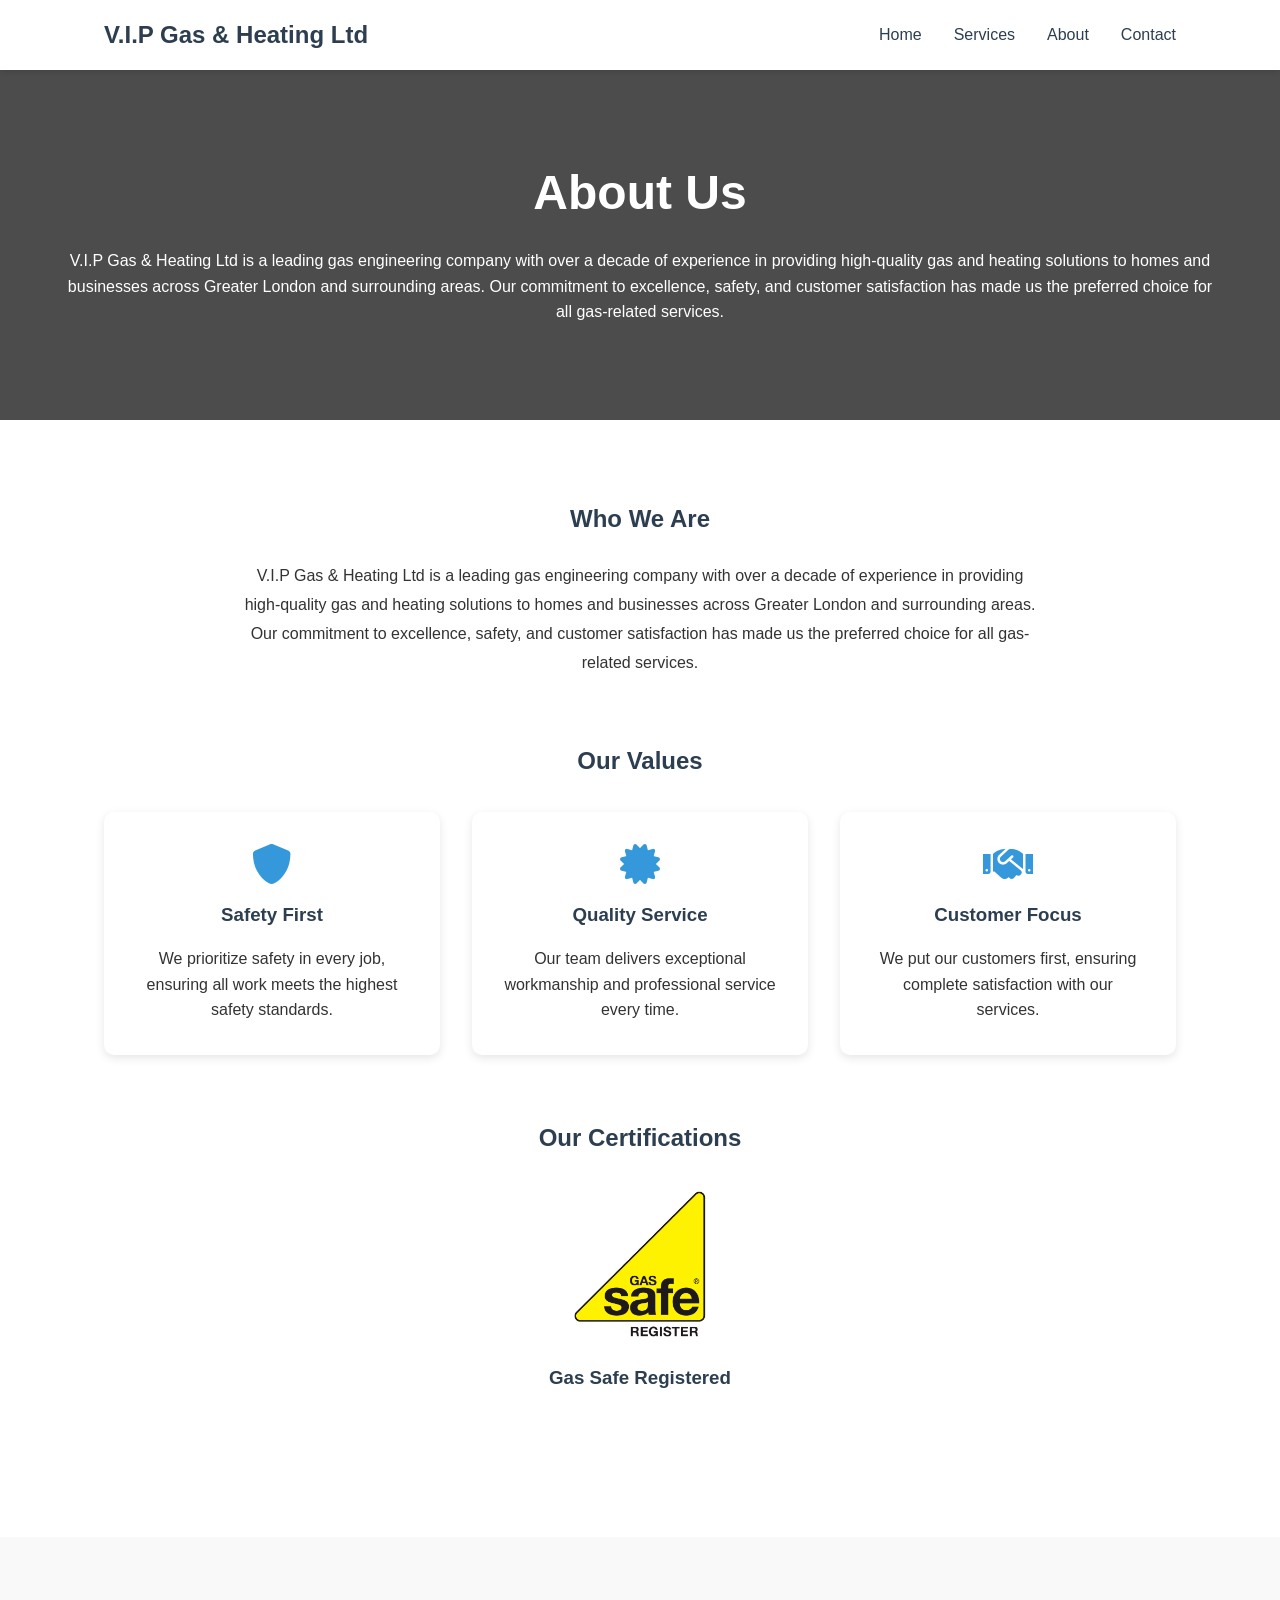
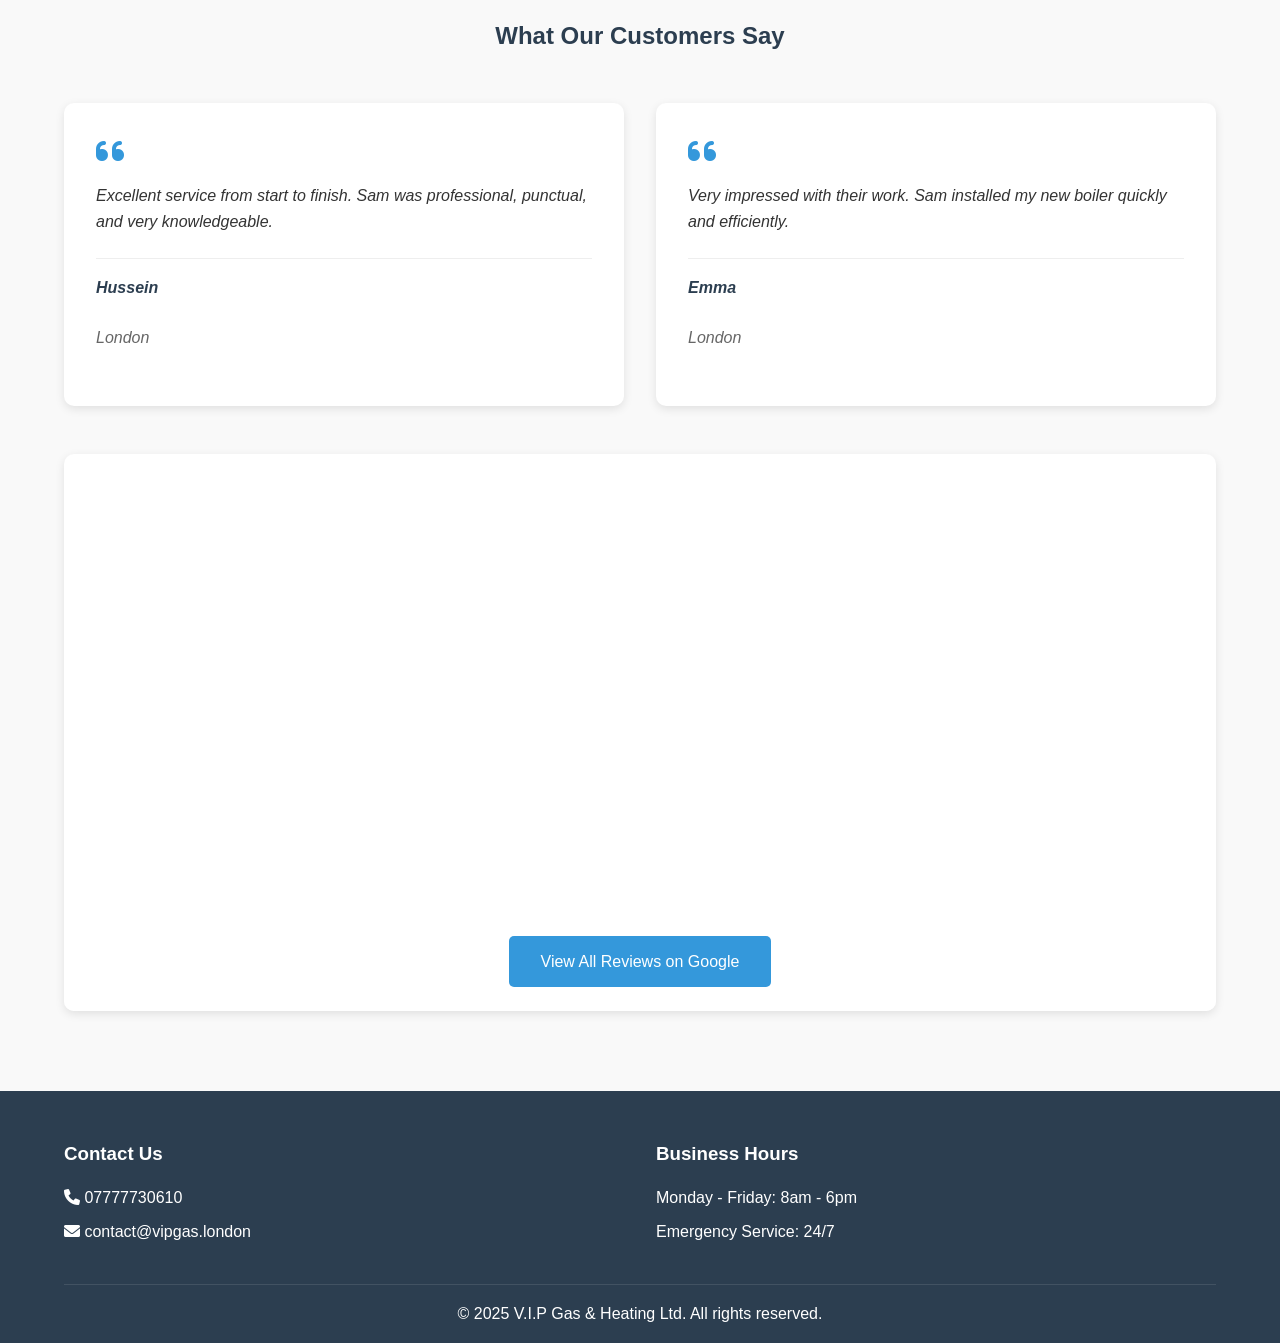
==== about.html @ 6fb4c8ae "Init commit" ====
<!DOCTYPE html>
<html lang="en">
<head>
    <meta charset="UTF-8">
    <meta name="viewport" content="width=device-width, initial-scale=1.0">
    <title>About Us - V.I.P Gas & Heating Ltd</title>
    <link rel="stylesheet" href="css/styles.css">
    <link rel="stylesheet" href="https://cdnjs.cloudflare.com/ajax/libs/font-awesome/6.0.0/css/all.min.css">
</head>
<body>
    <header>
        <nav>
            <div class="logo">V.I.P Gas & Heating Ltd</div>
            <ul class="nav-links">
                <li><a href="index.html">Home</a></li>
                <li><a href="services.html">Services</a></li>
                <li><a href="about.html">About</a></li>
                <li><a href="contact.html">Contact</a></li>
            </ul>
            <div class="burger">
                <div class="line1"></div>
                <div class="line2"></div>
                <div class="line3"></div>
            </div>
        </nav>
    </header>

    <main>
        <section class="about-hero">
            <h1>About Us</h1>
            <p>V.I.P Gas & Heating Ltd is a leading gas engineering company with over a decade of experience in providing high-quality gas and heating solutions to homes and businesses across Greater London and surrounding areas. Our commitment to excellence, safety, and customer satisfaction has made us the preferred choice for all gas-related services.</p>
        </section>

        <section class="about-content">
            <div class="about-intro">
                <h2>Who We Are</h2>
                <p>V.I.P Gas & Heating Ltd is a leading gas engineering company with over a decade of experience in providing high-quality gas and heating solutions to homes and businesses across Greater London and surrounding areas. Our commitment to excellence, safety, and customer satisfaction has made us the preferred choice for all gas-related services.</p>
            </div>

            <div class="about-values">
                <h2>Our Values</h2>
                <div class="values-grid">
                    <div class="value-card">
                        <i class="fas fa-shield-alt"></i>
                        <h3>Safety First</h3>
                        <p>We prioritize safety in every job, ensuring all work meets the highest safety standards.</p>
                    </div>
                    <div class="value-card">
                        <i class="fas fa-certificate"></i>
                        <h3>Quality Service</h3>
                        <p>Our team delivers exceptional workmanship and professional service every time.</p>
                    </div>
                    <div class="value-card">
                        <i class="fas fa-handshake"></i>
                        <h3>Customer Focus</h3>
                        <p>We put our customers first, ensuring complete satisfaction with our services.</p>
                    </div>
                </div>
            </div>

            <div class="about-certifications">
                <h2>Our Certifications</h2>
                <div class="certifications-grid">
                    <div class="certification">
                        <img src="images/gas-safe.png" alt="Gas Safe Registered">
                        <h3>Gas Safe Registered</h3>
                    </div>
                </div>
            </div>
        </section>

        <section class="testimonials">
            <h2>What Our Customers Say</h2>
            <div class="testimonials-grid">
                <div class="testimonial">
                    <div class="testimonial-content">
                        <i class="fas fa-quote-left"></i>
                        <p>Excellent service from start to finish. Sam was professional, punctual, and very knowledgeable.</p>
                        <div class="testimonial-author">
                            <p class="author-name">Hussein</p>
                            <p class="author-location">London</p>
                        </div>
                    </div>
                </div>
                <div class="testimonial">
                    <div class="testimonial-content">
                        <i class="fas fa-quote-left"></i>
                        <p>Very impressed with their work. Sam installed my new boiler quickly and efficiently.</p>
                        <div class="testimonial-author">
                            <p class="author-name">Emma</p>
                            <p class="author-location">London</p>
                        </div>
                    </div>
                </div>
            </div>
            <div class="google-places-container">
                <iframe
                    src="https://www.google.com/maps/embed?pb=!1m18!1m12!1m3!1d158858.182370726!2d-0.3123635!3d51.5286416!2m3!1f0!2f0!3f0!3m2!1i1024!2i768!4f13.1!3m3!1m2!1s0xa6f90fa2f1da0303%3A0xc23776ff5545e5c2!2sV.I.P%20Gas%20%26%20Heating%20Ltd!5e0!3m2!1sen!2suk!4v1712345678901!5m2!1sen!2suk"
                    width="100%"
                    height="450"
                    style="border:0;"
                    allowfullscreen=""
                    loading="lazy"
                    referrerpolicy="no-referrer-when-downgrade">
                </iframe>
                <div class="reviews-cta">
                    <a href="https://www.google.com/maps/place/V.I.P+Gas+%26+Heating+Ltd/@51.5286416,-0.3123635,10z/data=!3m1!4b1!4m6!3m5!1s0xa6f90fa2f1da0303:0xc23776ff5545e5c2!8m2!3d51.5286416!4d-0.3123635!16s%2Fg%2F11x1bzcwpl?entry=ttu" 
                       target="_blank" 
                       class="cta-button">
                        View All Reviews on Google
                    </a>
                </div>
            </div>
        </section>
    </main>

    <footer>
        <div class="footer-content">
            <div class="footer-section">
                <h3>Contact Us</h3>
                <p><i class="fas fa-phone"></i> 07777730610</p>
                <p><i class="fas fa-envelope"></i> contact@vipgas.london</p>
            </div>
            <div class="footer-section">
                <h3>Business Hours</h3>
                <p>Monday - Friday: 8am - 6pm</p>
                <p>Emergency Service: 24/7</p>
            </div>
        </div>
        <div class="footer-bottom">
            <p>&copy; 2025 V.I.P Gas & Heating Ltd. All rights reserved.</p>
        </div>
    </footer>

    <script src="js/main.js"></script>
</body>
</html>
---- css/styles.css ----
/* Reset and base styles */
* {
    margin: 0;
    padding: 0;
    box-sizing: border-box;
}

body {
    font-family: 'Arial', sans-serif;
    line-height: 1.6;
    color: #333;
}

/* Header and Navigation */
header {
    background-color: #fff;
    box-shadow: 0 2px 5px rgba(0,0,0,0.1);
    position: fixed;
    width: 100%;
    top: 0;
    z-index: 1000;
}

nav {
    display: flex;
    justify-content: space-between;
    align-items: center;
    padding: 1rem 5%;
    max-width: 1200px;
    margin: 0 auto;
}

.logo {
    font-size: 1.5rem;
    font-weight: bold;
    color: #2c3e50;
}

.nav-links {
    display: flex;
    list-style: none;
}

.nav-links li {
    margin-left: 2rem;
}

.nav-links a {
    text-decoration: none;
    color: #2c3e50;
    font-weight: 500;
    transition: color 0.3s;
}

.nav-links a:hover {
    color: #3498db;
}

/* Hero Section */
.hero {
    background: linear-gradient(rgba(0,0,0,0.5), rgba(0,0,0,0.5)), url('../images/hero-bg.jpg');
    background-size: cover;
    background-position: center;
    height: 100vh;
    display: flex;
    align-items: center;
    text-align: center;
    color: white;
    padding: 0 5%;
}

.hero-content {
    max-width: 800px;
    margin: 0 auto;
}

.hero h1 {
    font-size: 3rem;
    margin-bottom: 1rem;
}

.hero p {
    font-size: 1.2rem;
    margin-bottom: 2rem;
}

.cta-button {
    display: inline-block;
    padding: 1rem 2rem;
    background-color: #3498db;
    color: white;
    text-decoration: none;
    border-radius: 5px;
    transition: background-color 0.3s;
}

.cta-button:hover {
    background-color: #2980b9;
}

/* Services Section */
.services-preview {
    padding: 5rem 5%;
    background-color: #f9f9f9;
}

.services-preview h2 {
    text-align: center;
    margin-bottom: 3rem;
    color: #2c3e50;
}

.services-grid {
    display: grid;
    grid-template-columns: repeat(auto-fit, minmax(250px, 1fr));
    gap: 2rem;
    max-width: 1200px;
    margin: 0 auto;
}

.service-card {
    background: white;
    padding: 2rem;
    border-radius: 10px;
    text-align: center;
    box-shadow: 0 3px 10px rgba(0,0,0,0.1);
    transition: transform 0.3s;
}

.service-card:hover {
    transform: translateY(-5px);
}

.service-card i {
    font-size: 2.5rem;
    color: #3498db;
    margin-bottom: 1rem;
}

/* Why Choose Us Section */
.why-choose-us {
    padding: 5rem 5%;
}

.why-choose-us h2 {
    text-align: center;
    margin-bottom: 3rem;
    color: #2c3e50;
}

.features {
    display: grid;
    grid-template-columns: repeat(auto-fit, minmax(250px, 1fr));
    gap: 2rem;
    max-width: 1200px;
    margin: 0 auto;
}

.feature {
    text-align: center;
    padding: 2rem;
}

.feature i {
    font-size: 2.5rem;
    color: #3498db;
    margin-bottom: 1rem;
}

/* Footer */
footer {
    background-color: #2c3e50;
    color: white;
    padding: 3rem 5% 1rem;
}

.footer-content {
    display: grid;
    grid-template-columns: repeat(auto-fit, minmax(250px, 1fr));
    gap: 2rem;
    max-width: 1200px;
    margin: 0 auto;
}

.footer-section h3 {
    margin-bottom: 1rem;
}

.footer-section p {
    margin-bottom: 0.5rem;
}

.social-links {
    display: flex;
    gap: 1rem;
}

.social-links a {
    color: white;
    font-size: 1.5rem;
    transition: color 0.3s;
}

.social-links a:hover {
    color: #3498db;
}

.footer-bottom {
    text-align: center;
    margin-top: 2rem;
    padding-top: 1rem;
    border-top: 1px solid rgba(255,255,255,0.1);
}

/* Mobile Navigation */
.burger {
    display: none;
    cursor: pointer;
}

.burger div {
    width: 25px;
    height: 3px;
    background-color: #2c3e50;
    margin: 5px;
    transition: all 0.3s ease;
}

/* Responsive Design */
@media screen and (max-width: 768px) {
    .nav-links {
        display: none;
        width: 100%;
        position: absolute;
        top: 100%;
        left: 0;
        background-color: white;
        padding: 1rem;
        box-shadow: 0 2px 5px rgba(0,0,0,0.1);
    }

    .nav-links.active {
        display: flex;
        flex-direction: column;
    }

    .nav-links li {
        margin: 1rem 0;
    }

    .burger {
        display: block;
    }

    .hero h1 {
        font-size: 2rem;
    }

    .hero p {
        font-size: 1rem;
    }
}

/* Services Page Styles */
.services-hero {
    background: linear-gradient(rgba(0,0,0,0.7), rgba(0,0,0,0.7)), url('../images/services-bg.jpg');
    background-size: cover;
    background-position: center;
    height: 40vh;
    display: flex;
    flex-direction: column;
    justify-content: center;
    align-items: center;
    text-align: center;
    color: white;
    padding: 0 5%;
    margin-top: 60px;
}

.services-hero h1 {
    font-size: 3rem;
    margin-bottom: 1rem;
}

.detailed-services {
    padding: 5rem 5%;
    max-width: 1200px;
    margin: 0 auto;
}

.service-detail {
    display: grid;
    grid-template-columns: 1fr 3fr;
    gap: 2rem;
    margin-bottom: 4rem;
    padding: 2rem;
    background: white;
    border-radius: 10px;
    box-shadow: 0 3px 10px rgba(0,0,0,0.1);
}

.service-image {
    display: flex;
    justify-content: center;
    align-items: center;
}

.service-image i {
    font-size: 4rem;
    color: #3498db;
}

.service-content h2 {
    color: #2c3e50;
    margin-bottom: 1rem;
}

.service-content ul {
    list-style-type: none;
    margin-top: 1rem;
}

.service-content ul li {
    margin-bottom: 0.5rem;
    padding-left: 1.5rem;
    position: relative;
}

.service-content ul li:before {
    content: "✓";
    color: #3498db;
    position: absolute;
    left: 0;
}

.service-cta {
    background-color: #f9f9f9;
    text-align: center;
    padding: 4rem 5%;
}

.service-cta h2 {
    color: #2c3e50;
    margin-bottom: 1rem;
}

.service-cta p {
    margin-bottom: 2rem;
}

/* Responsive Design for Services Page */
@media screen and (max-width: 768px) {
    .service-detail {
        grid-template-columns: 1fr;
        text-align: center;
    }

    .service-image {
        margin-bottom: 1rem;
    }

    .service-content ul li {
        padding-left: 0;
    }

    .service-content ul li:before {
        display: none;
    }
}

/* Contact Page Styles */
.contact-hero {
    background: linear-gradient(rgba(0,0,0,0.7), rgba(0,0,0,0.7)), url('../images/contact-bg.jpg');
    background-size: cover;
    background-position: center;
    height: 40vh;
    display: flex;
    flex-direction: column;
    justify-content: center;
    align-items: center;
    text-align: center;
    color: white;
    padding: 0 5%;
    margin-top: 60px;
}

.contact-hero h1 {
    font-size: 3rem;
    margin-bottom: 1rem;
}

.contact-content {
    padding: 5rem 5%;
    max-width: 1200px;
    margin: 0 auto;
}

.contact-info {
    display: grid;
    grid-template-columns: repeat(auto-fit, minmax(250px, 1fr));
    gap: 2rem;
    margin-bottom: 4rem;
}

.info-card {
    background: white;
    padding: 2rem;
    text-align: center;
    border-radius: 10px;
    box-shadow: 0 3px 10px rgba(0,0,0,0.1);
}

.info-card i {
    font-size: 2.5rem;
    color: #3498db;
    margin-bottom: 1rem;
}

.info-card h3 {
    color: #2c3e50;
    margin-bottom: 1rem;
}

.info-card p {
    margin-bottom: 0.5rem;
}

.contact-form-container {
    background: white;
    padding: 3rem;
    border-radius: 10px;
    box-shadow: 0 3px 10px rgba(0,0,0,0.1);
}

.contact-form-container h2 {
    color: #2c3e50;
    margin-bottom: 2rem;
    text-align: center;
}

.form-group {
    margin-bottom: 1.5rem;
}

.form-group label {
    display: block;
    margin-bottom: 0.5rem;
    color: #2c3e50;
}

.form-group input,
.form-group select,
.form-group textarea {
    width: 100%;
    padding: 0.8rem;
    border: 1px solid #ddd;
    border-radius: 5px;
    font-size: 1rem;
}

.form-group textarea {
    resize: vertical;
}

.submit-button {
    background-color: #3498db;
    color: white;
    padding: 1rem 2rem;
    border: none;
    border-radius: 5px;
    cursor: pointer;
    font-size: 1rem;
    width: 100%;
    transition: background-color 0.3s;
}

.submit-button:hover {
    background-color: #2980b9;
}

.map-section {
    padding: 5rem 5%;
    background-color: #f9f9f9;
}

.map-section h2 {
    text-align: center;
    color: #2c3e50;
    margin-bottom: 2rem;
}

.map-container {
    max-width: 1200px;
    margin: 0 auto;
    height: 450px;
    border-radius: 10px;
    overflow: hidden;
    box-shadow: 0 3px 10px rgba(0,0,0,0.1);
}

.map-container iframe {
    width: 100%;
    height: 100%;
    border: none;
}

.map-placeholder {
    display: none;
}

/* Responsive Design for Contact Page */
@media screen and (max-width: 768px) {
    .contact-hero h1 {
        font-size: 2rem;
    }

    .contact-form-container {
        padding: 2rem;
    }

    .map-container {
        height: 300px;
    }
}

/* About Page Styles */
.about-hero {
    background: linear-gradient(rgba(0,0,0,0.7), rgba(0,0,0,0.7)), url('../images/about-bg.jpg');
    background-size: cover;
    background-position: center;
    height: 40vh;
    display: flex;
    flex-direction: column;
    justify-content: center;
    align-items: center;
    text-align: center;
    color: white;
    padding: 0 5%;
    margin-top: 60px;
}

.about-hero h1 {
    font-size: 3rem;
    margin-bottom: 1rem;
}

.about-content {
    padding: 5rem 5%;
    max-width: 1200px;
    margin: 0 auto;
}

.about-intro {
    text-align: center;
    margin-bottom: 4rem;
}

.about-intro h2 {
    color: #2c3e50;
    margin-bottom: 1.5rem;
}

.about-intro p {
    max-width: 800px;
    margin: 0 auto;
    line-height: 1.8;
}

.about-values {
    margin-bottom: 4rem;
}

.about-values h2 {
    text-align: center;
    color: #2c3e50;
    margin-bottom: 2rem;
}

.values-grid {
    display: grid;
    grid-template-columns: repeat(auto-fit, minmax(250px, 1fr));
    gap: 2rem;
}

.value-card {
    background: white;
    padding: 2rem;
    text-align: center;
    border-radius: 10px;
    box-shadow: 0 3px 10px rgba(0,0,0,0.1);
}

.value-card i {
    font-size: 2.5rem;
    color: #3498db;
    margin-bottom: 1rem;
}

.value-card h3 {
    color: #2c3e50;
    margin-bottom: 1rem;
}

.about-team {
    margin-bottom: 4rem;
}

.about-team h2 {
    text-align: center;
    color: #2c3e50;
    margin-bottom: 2rem;
}

.team-grid {
    display: grid;
    grid-template-columns: repeat(auto-fit, minmax(250px, 1fr));
    gap: 2rem;
}

.team-member {
    background: white;
    border-radius: 10px;
    overflow: hidden;
    box-shadow: 0 3px 10px rgba(0,0,0,0.1);
}

.member-image {
    width: 100%;
    height: 250px;
    overflow: hidden;
}

.member-image img {
    width: 100%;
    height: 100%;
    object-fit: cover;
}

.team-member h3 {
    color: #2c3e50;
    margin: 1rem;
}

.member-role {
    color: #3498db;
    margin: 0.5rem 1rem;
}

.member-description {
    color: #666;
    margin: 0.5rem 1rem 1rem;
}

.about-certifications {
    margin-bottom: 4rem;
}

.about-certifications h2 {
    text-align: center;
    color: #2c3e50;
    margin-bottom: 2rem;
}

.certifications-grid {
    display: grid;
    grid-template-columns: repeat(auto-fit, minmax(200px, 1fr));
    gap: 2rem;
}

.certification {
    text-align: center;
}

.certification img {
    width: 150px;
    height: 150px;
    object-fit: contain;
    margin-bottom: 1rem;
}

.certification h3 {
    color: #2c3e50;
}

.testimonials {
    background-color: #f9f9f9;
    padding: 5rem 5%;
}

.testimonials h2 {
    text-align: center;
    color: #2c3e50;
    margin-bottom: 3rem;
}

.testimonials-grid {
    display: grid;
    grid-template-columns: repeat(auto-fit, minmax(300px, 1fr));
    gap: 2rem;
    max-width: 1200px;
    margin: 0 auto;
}

.testimonial {
    background: white;
    padding: 2rem;
    border-radius: 10px;
    box-shadow: 0 3px 10px rgba(0,0,0,0.1);
}

.testimonial-content i {
    color: #3498db;
    font-size: 2rem;
    margin-bottom: 1rem;
}

.testimonial-content p {
    font-style: italic;
    margin-bottom: 1.5rem;
}

.testimonial-author {
    border-top: 1px solid #eee;
    padding-top: 1rem;
}

.author-name {
    color: #2c3e50;
    font-weight: bold;
}

.author-location {
    color: #666;
}

/* Responsive Design for About Page */
@media screen and (max-width: 768px) {
    .about-hero h1 {
        font-size: 2rem;
    }

    .member-image {
        height: 200px;
    }

    .certification img {
        width: 100px;
        height: 100px;
    }
}

/* WhatsApp Button Styles */
.whatsapp-button {
    display: inline-flex;
    align-items: center;
    background-color: #25D366;
    color: white;
    padding: 0.8rem 1.5rem;
    border-radius: 25px;
    text-decoration: none;
    margin-top: 1rem;
    transition: background-color 0.3s, transform 0.3s;
}

.whatsapp-button:hover {
    background-color: #128C7E;
    transform: translateY(-2px);
    color: white;
}

.whatsapp-button i {
    font-size: 1.2rem;
    margin-right: 0.5rem;
}

/* Google Reviews Section */
.google-reviews {
    padding: 5rem 5%;
    background-color: #f9f9f9;
}

.google-reviews h2 {
    text-align: center;
    color: #2c3e50;
    margin-bottom: 2rem;
}

.reviews-container {
    max-width: 1200px;
    margin: 0 auto;
    background: white;
    border-radius: 10px;
    box-shadow: 0 3px 10px rgba(0,0,0,0.1);
    overflow: hidden;
}

.reviews-container iframe {
    border-radius: 10px 10px 0 0;
}

.reviews-cta {
    text-align: center;
    padding: 2rem;
    background: white;
}

.reviews-cta p {
    margin-bottom: 1rem;
    color: #2c3e50;
}

.reviews-cta .cta-button {
    display: inline-block;
    padding: 0.8rem 2rem;
    background-color: #3498db;
    color: white;
    text-decoration: none;
    border-radius: 5px;
    transition: background-color 0.3s;
}

.reviews-cta .cta-button:hover {
    background-color: #2980b9;
}

/* Google Places Container */
.google-places-container {
    max-width: 1200px;
    margin: 3rem auto 0;
    background: white;
    border-radius: 10px;
    box-shadow: 0 3px 10px rgba(0,0,0,0.1);
    overflow: hidden;
}

.google-places-container iframe {
    border-radius: 10px 10px 0 0;
    margin-bottom: 0;
}

.reviews-cta {
    text-align: center;
    padding: 1.5rem;
    background: white;
}

.reviews-cta .cta-button {
    display: inline-block;
    padding: 0.8rem 2rem;
    background-color: #3498db;
    color: white;
    text-decoration: none;
    border-radius: 5px;
    transition: background-color 0.3s;
}

.reviews-cta .cta-button:hover {
    background-color: #2980b9;
}
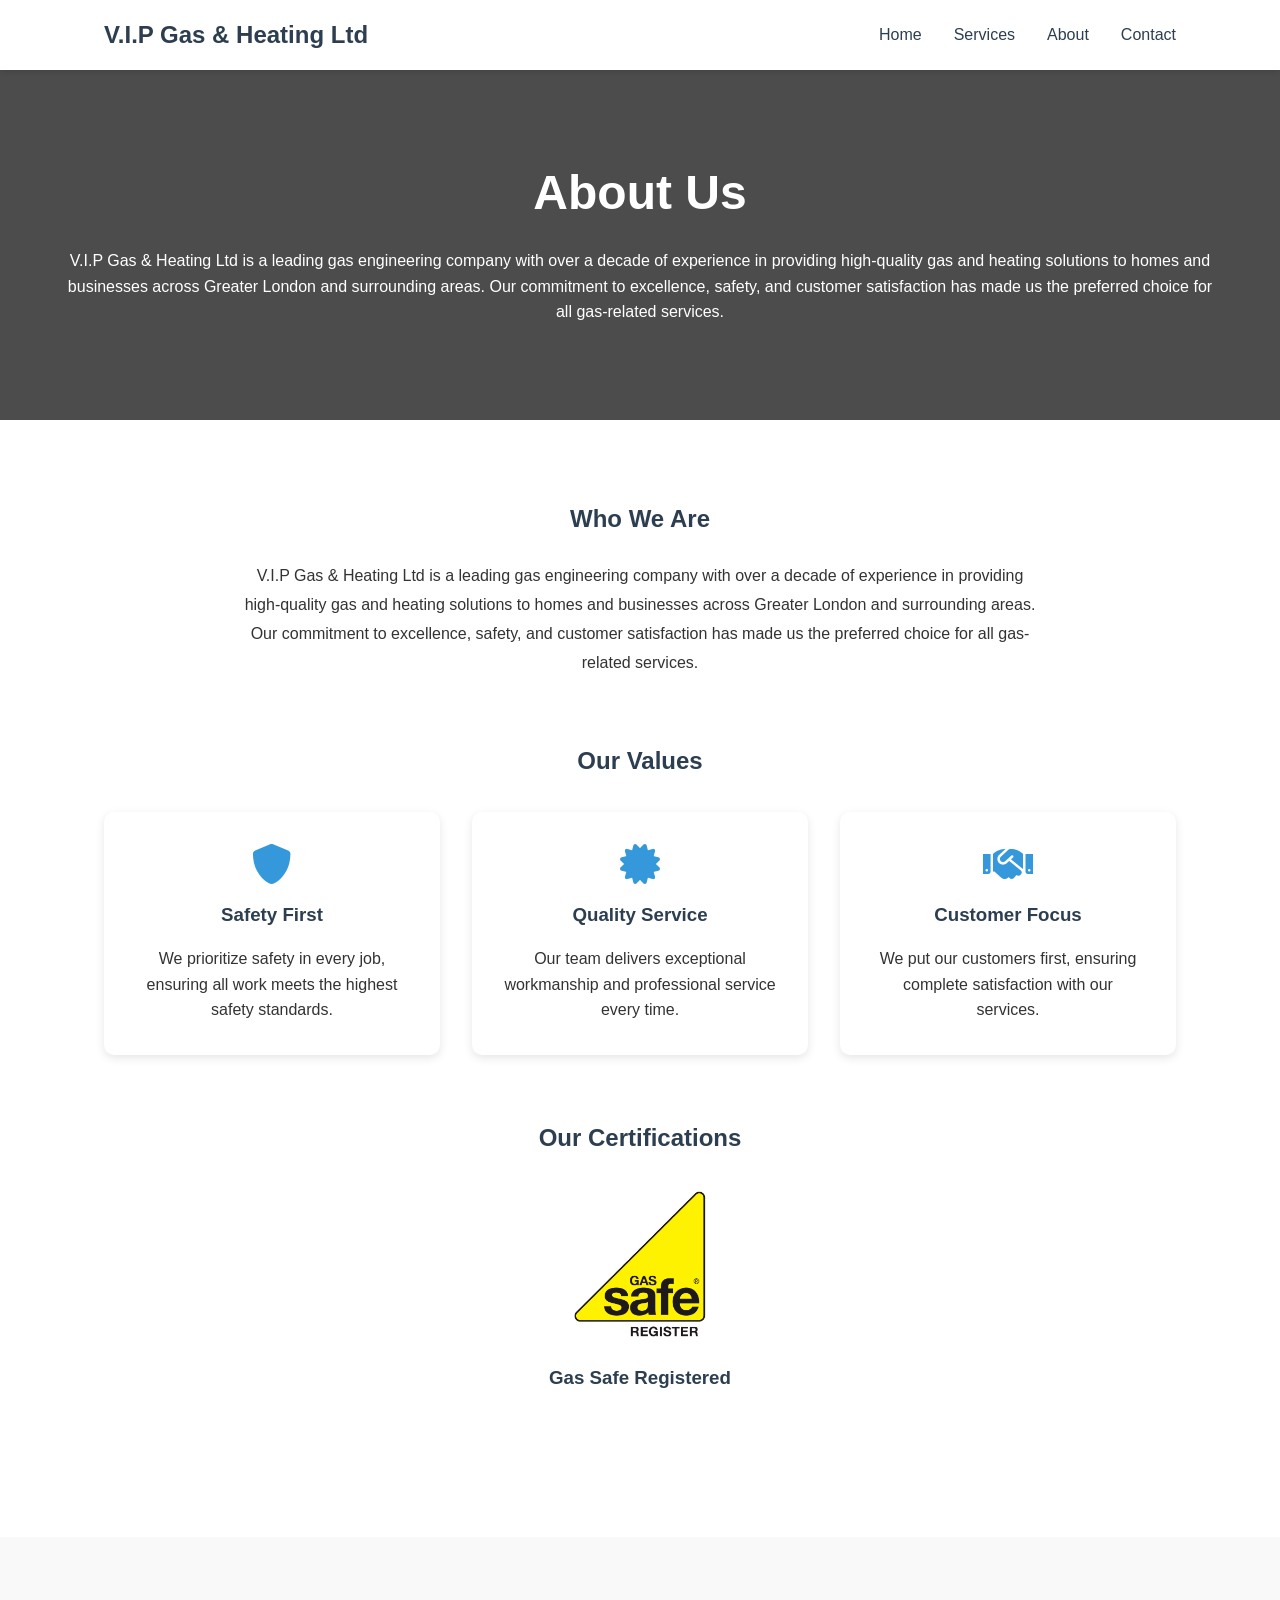
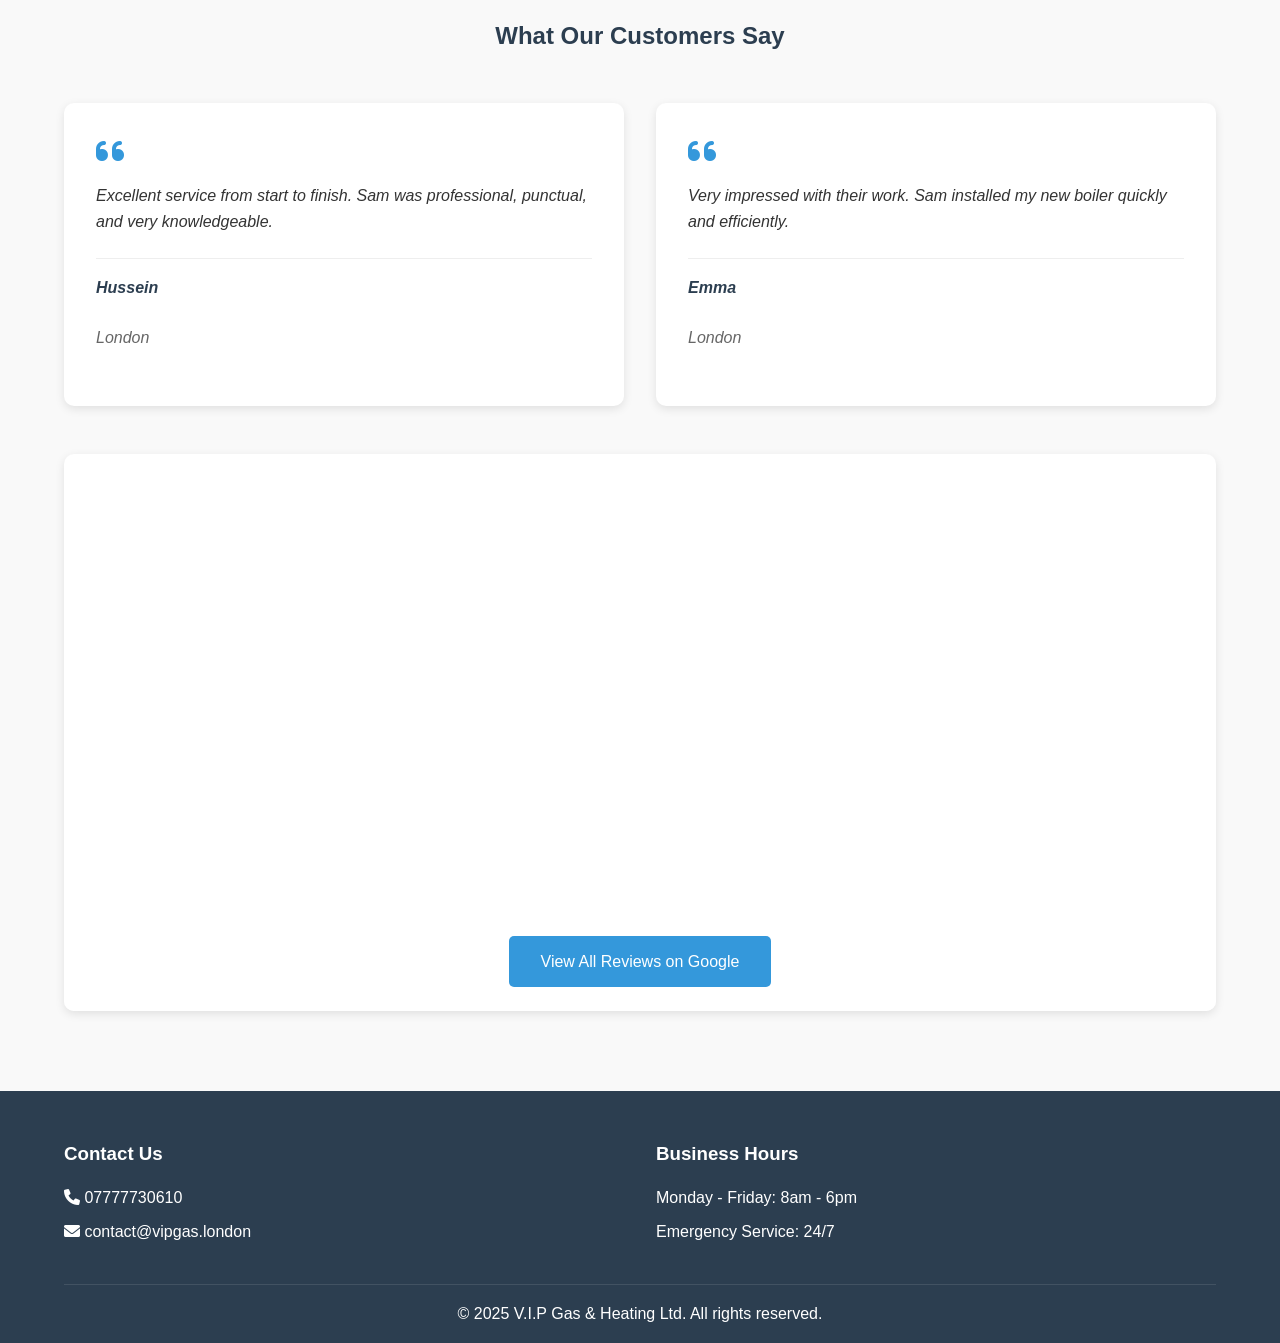
==== commit 4d137b01: "Update contact links" ====
--- a/about.html
+++ b/about.html
@@ -3,9 +3,53 @@
 <head>
     <meta charset="UTF-8">
     <meta name="viewport" content="width=device-width, initial-scale=1.0">
-    <title>About Us - V.I.P Gas & Heating Ltd</title>
+    <title>About V.I.P Gas & Heating Ltd | Experienced Gas Engineers in London</title>
+    <meta name="description" content="Learn about V.I.P Gas & Heating Ltd, your trusted gas engineering company in London. With over a decade of experience, we provide professional gas and heating solutions.">
+    <meta name="keywords" content="about gas engineer, London gas company, experienced gas engineers, Gas Safe registered, boiler specialists">
+    <meta name="author" content="V.I.P Gas & Heating Ltd">
+    <meta name="robots" content="index, follow">
+    <link rel="canonical" href="https://vipgas.london/about.html">
+    
+    <!-- Open Graph / Facebook -->
+    <meta property="og:type" content="website">
+    <meta property="og:url" content="https://vipgas.london/about.html">
+    <meta property="og:title" content="About V.I.P Gas & Heating Ltd | Experienced Gas Engineers">
+    <meta property="og:description" content="Learn about V.I.P Gas & Heating Ltd, your trusted gas engineering company in London. With over a decade of experience, we provide professional gas and heating solutions.">
+    <meta property="og:image" content="https://vipgas.london/images/logo.jpg">
+
+    <!-- Twitter -->
+    <meta property="twitter:card" content="summary_large_image">
+    <meta property="twitter:url" content="https://vipgas.london/about.html">
+    <meta property="twitter:title" content="About V.I.P Gas & Heating Ltd | Experienced Gas Engineers">
+    <meta property="twitter:description" content="Learn about V.I.P Gas & Heating Ltd, your trusted gas engineering company in London. With over a decade of experience, we provide professional gas and heating solutions.">
+    <meta property="twitter:image" content="https://vipgas.london/images/logo.jpg">
+
     <link rel="stylesheet" href="css/styles.css">
     <link rel="stylesheet" href="https://cdnjs.cloudflare.com/ajax/libs/font-awesome/6.0.0/css/all.min.css">
+    
+    <!-- Structured Data -->
+    <script type="application/ld+json">
+    {
+        "@context": "https://schema.org",
+        "@type": "AboutPage",
+        "name": "About V.I.P Gas & Heating Ltd",
+        "description": "Learn about V.I.P Gas & Heating Ltd, your trusted gas engineering company in London. With over a decade of experience, we provide professional gas and heating solutions.",
+        "publisher": {
+            "@type": "LocalBusiness",
+            "name": "V.I.P Gas & Heating Ltd",
+            "image": "https://vipgas.london/images/logo.jpg",
+            "description": "Professional gas engineering services in London",
+            "address": {
+                "@type": "PostalAddress",
+                "addressLocality": "London",
+                "addressRegion": "Greater London",
+                "addressCountry": "UK"
+            },
+            "telephone": "07777730610",
+            "email": "contact@vipgas.london"
+        }
+    }
+    </script>
 </head>
 <body>
     <header>
@@ -118,8 +162,8 @@
         <div class="footer-content">
             <div class="footer-section">
                 <h3>Contact Us</h3>
-                <p><i class="fas fa-phone"></i> 07777730610</p>
-                <p><i class="fas fa-envelope"></i> contact@vipgas.london</p>
+                <p><i class="fas fa-phone"></i> <a href="tel:07777730610" class="contact-link">07777730610</a></p>
+                <p><i class="fas fa-envelope"></i> <a href="mailto:contact@vipgas.london" class="contact-link">contact@vipgas.london</a></p>
             </div>
             <div class="footer-section">
                 <h3>Business Hours</h3>
--- a/css/styles.css
+++ b/css/styles.css
@@ -856,4 +856,101 @@
 
 .reviews-cta .cta-button:hover {
     background-color: #2980b9;
+}
+
+/* Thank You Page Styles */
+.thank-you-hero {
+    min-height: 80vh;
+    display: flex;
+    align-items: center;
+    justify-content: center;
+    padding: 4rem 2rem;
+    text-align: center;
+    background-color: var(--light-bg);
+}
+
+.thank-you-content {
+    max-width: 600px;
+    margin: 0 auto;
+}
+
+.thank-you-content i.fa-check-circle {
+    font-size: 4rem;
+    color: var(--primary-color);
+    margin-bottom: 1.5rem;
+}
+
+.thank-you-content h1 {
+    font-size: 2.5rem;
+    margin-bottom: 1rem;
+    color: var(--primary-color);
+}
+
+.thank-you-content p {
+    font-size: 1.1rem;
+    margin-bottom: 2rem;
+    color: var(--text-color);
+}
+
+.thank-you-details {
+    background-color: white;
+    padding: 2rem;
+    border-radius: 8px;
+    box-shadow: 0 2px 10px rgba(0, 0, 0, 0.1);
+    margin-bottom: 2rem;
+}
+
+.thank-you-details p {
+    margin-bottom: 1rem;
+}
+
+.thank-you-details i {
+    margin-right: 0.5rem;
+    color: var(--primary-color);
+}
+
+.thank-you-actions {
+    display: flex;
+    gap: 1rem;
+    justify-content: center;
+    flex-wrap: wrap;
+}
+
+.thank-you-actions .cta-button {
+    min-width: 200px;
+}
+
+.thank-you-actions .cta-button.secondary {
+    background-color: var(--secondary-color);
+}
+
+.thank-you-actions .cta-button.secondary:hover {
+    background-color: var(--secondary-hover);
+}
+
+@media (max-width: 768px) {
+    .thank-you-hero {
+        padding: 2rem 1rem;
+    }
+
+    .thank-you-content h1 {
+        font-size: 2rem;
+    }
+
+    .thank-you-actions {
+        flex-direction: column;
+    }
+
+    .thank-you-actions .cta-button {
+        width: 100%;
+    }
+}
+
+.contact-link {
+    color: inherit;
+    text-decoration: none;
+}
+
+.contact-link:hover {
+    text-decoration: underline;
 } 
